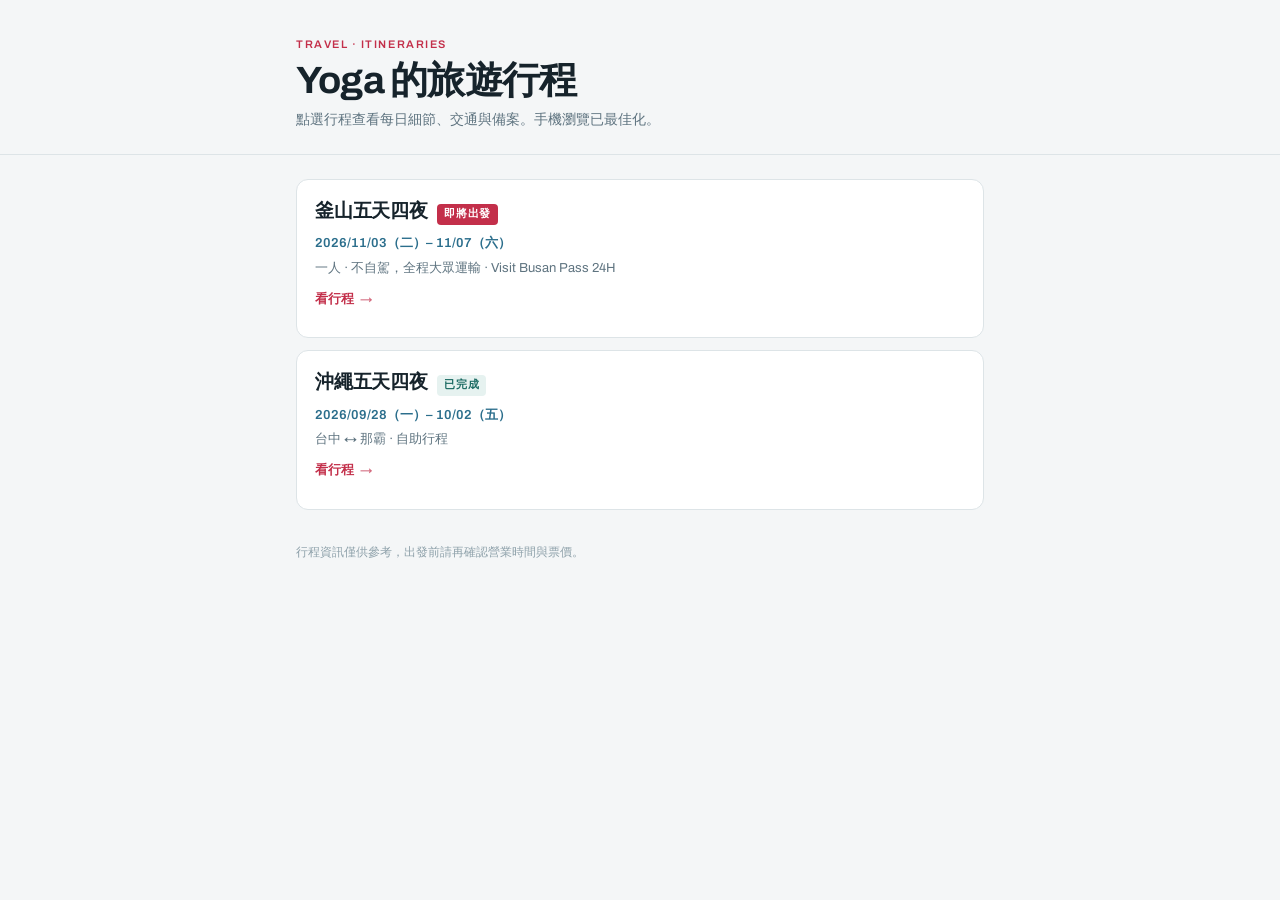
==== index.html @ 7f0c81de "新增釜山、沖繩行程頁與行程清單首頁 - 兩份行程補上 DOCTYPE/charset/viewport/color-scheme 檔頭，修正手機渲染 - 沖繩頁標題改為「沖繩五天四夜」，並修正 .st" ====
<!DOCTYPE html>
<html lang="zh-Hant">
<head>
<meta charset="utf-8">
<meta name="viewport" content="width=device-width, initial-scale=1">
<meta name="color-scheme" content="light dark">
<meta name="robots" content="noindex, nofollow">
<title>Yoga 的旅遊行程</title>
<link rel="preconnect" href="https://fonts.googleapis.com">
<link rel="preconnect" href="https://fonts.gstatic.com" crossorigin>
<link rel="stylesheet" href="https://fonts.googleapis.com/css2?family=Archivo:wght@400;500;600;700&display=swap">
<style>
  :root{
    --bg:#F4F6F7;
    --surface:#FFFFFF;
    --surface-2:#EDF1F2;
    --ink:#16232B;
    --muted:#5F7480;
    --faint:#8EA1AA;
    --line:#DDE4E7;
    --line-soft:#E8EDEF;
    --camellia:#C32F4A;
    --camellia-soft:#FBEDEF;
    --sea:#2B6E8C;
    --sea-soft:#EAF2F6;
    --on-camellia:#FFFFFF;
    --ok:#1C6B63;
    --ok-soft:#E6F2F0;

    --cjk:"PingFang TC","Hiragino Sans TC","Microsoft JhengHei","Noto Sans CJK TC","Noto Sans TC","Apple SD Gothic Neo","Malgun Gothic",sans-serif;
    --latin:"Archivo",system-ui,-apple-system,"Segoe UI",sans-serif;
    --font:var(--latin),var(--cjk);

    --gutter:16px;
    --maxw:720px;
  }
  @media (prefers-color-scheme:dark){
    :root:not([data-theme="light"]){
      --bg:#0F181D;
      --surface:#18242B;
      --surface-2:#1E2C34;
      --ink:#E7EDEF;
      --muted:#93A6AF;
      --faint:#6F848E;
      --line:#2A3A43;
      --line-soft:#223038;
      --camellia:#F0607A;
      --camellia-soft:#2E1A20;
      --sea:#62ACCB;
      --sea-soft:#152831;
      --on-camellia:#17110F;
      --ok:#6FC3B7;
      --ok-soft:#142725;
    }
  }
  :root[data-theme="dark"]{
    --bg:#0F181D;
    --surface:#18242B;
    --surface-2:#1E2C34;
    --ink:#E7EDEF;
    --muted:#93A6AF;
    --faint:#6F848E;
    --line:#2A3A43;
    --line-soft:#223038;
    --camellia:#F0607A;
    --camellia-soft:#2E1A20;
    --sea:#62ACCB;
    --sea-soft:#152831;
    --on-camellia:#17110F;
    --ok:#6FC3B7;
    --ok-soft:#142725;
  }

  *{box-sizing:border-box}
  body{
    margin:0;
    background:var(--bg);
    color:var(--ink);
    font-family:var(--font);
    font-size:15px;
    line-height:1.6;
    -webkit-text-size-adjust:100%;
  }
  .wrap{max-width:var(--maxw);margin:0 auto;padding-inline:var(--gutter)}

  /* ---------- masthead ---------- */
  .mast{padding-block:36px 22px}
  .eyebrow{
    font-family:var(--latin);
    font-size:11px;font-weight:600;letter-spacing:.14em;text-transform:uppercase;
    color:var(--camellia);
  }
  h1{
    margin:6px 0 0;
    font-size:clamp(28px,8vw,38px);font-weight:700;letter-spacing:-.02em;line-height:1.1;
    text-wrap:balance;
  }
  .sub{margin:8px 0 0;color:var(--muted);font-size:14px}

  hr.rule{border:0;border-top:1px solid var(--line);margin:0}

  /* ---------- trip cards ---------- */
  .trips{display:grid;gap:12px;padding-block:24px}
  .trip{
    display:block;text-decoration:none;color:inherit;
    background:var(--surface);border:1px solid var(--line);border-radius:12px;
    padding:16px 18px;
  }
  .trip:hover{border-color:var(--camellia);background:var(--surface-2)}
  .triptop{display:flex;align-items:baseline;gap:9px;flex-wrap:wrap}
  .trip h2{margin:0;font-size:19px;font-weight:700;letter-spacing:-.01em}
  .chip{
    font-family:var(--latin);font-size:10.5px;font-weight:700;
    letter-spacing:.08em;text-transform:uppercase;
    padding:2px 7px;border-radius:4px;white-space:nowrap;
  }
  .chip.next{background:var(--camellia);color:var(--on-camellia)}
  .chip.done{background:var(--ok-soft);color:var(--ok)}
  .trip .dates{
    margin:7px 0 0;font-family:var(--latin);font-size:13px;
    font-variant-numeric:tabular-nums;color:var(--sea);font-weight:600;
  }
  .trip .meta{margin:4px 0 0;color:var(--muted);font-size:13px}
  .trip .go{
    margin-top:10px;font-size:12.5px;font-weight:600;color:var(--camellia);
    display:flex;align-items:baseline;gap:6px;
  }
  .trip .go::after{content:"→";opacity:.7}

  footer{padding-block:8px 40px;color:var(--faint);font-size:12px;line-height:1.7}

  a:focus-visible{outline:2px solid var(--camellia);outline-offset:2px;border-radius:4px}
</style>
</head>
<body>

<div class="wrap">
  <header class="mast">
    <div class="eyebrow">Travel · Itineraries</div>
    <h1>Yoga 的旅遊行程</h1>
    <p class="sub">點選行程查看每日細節、交通與備案。手機瀏覽已最佳化。</p>
  </header>
</div>

<hr class="rule">

<div class="wrap">
  <main class="trips">

    <a class="trip" href="busan-2026/">
      <div class="triptop">
        <h2>釜山五天四夜</h2>
        <span class="chip next">即將出發</span>
      </div>
      <p class="dates">2026/11/03（二）– 11/07（六）</p>
      <p class="meta">一人 · 不自駕，全程大眾運輸 · Visit Busan Pass 24H</p>
      <p class="go">看行程</p>
    </a>

    <a class="trip" href="okinawa-2026/">
      <div class="triptop">
        <h2>沖繩五天四夜</h2>
        <span class="chip done">已完成</span>
      </div>
      <p class="dates">2026/09/28（一）– 10/02（五）</p>
      <p class="meta">台中 ↔ 那霸 · 自助行程</p>
      <p class="go">看行程</p>
    </a>

  </main>

  <footer>
    行程資訊僅供參考，出發前請再確認營業時間與票價。
  </footer>
</div>

</body>
</html>
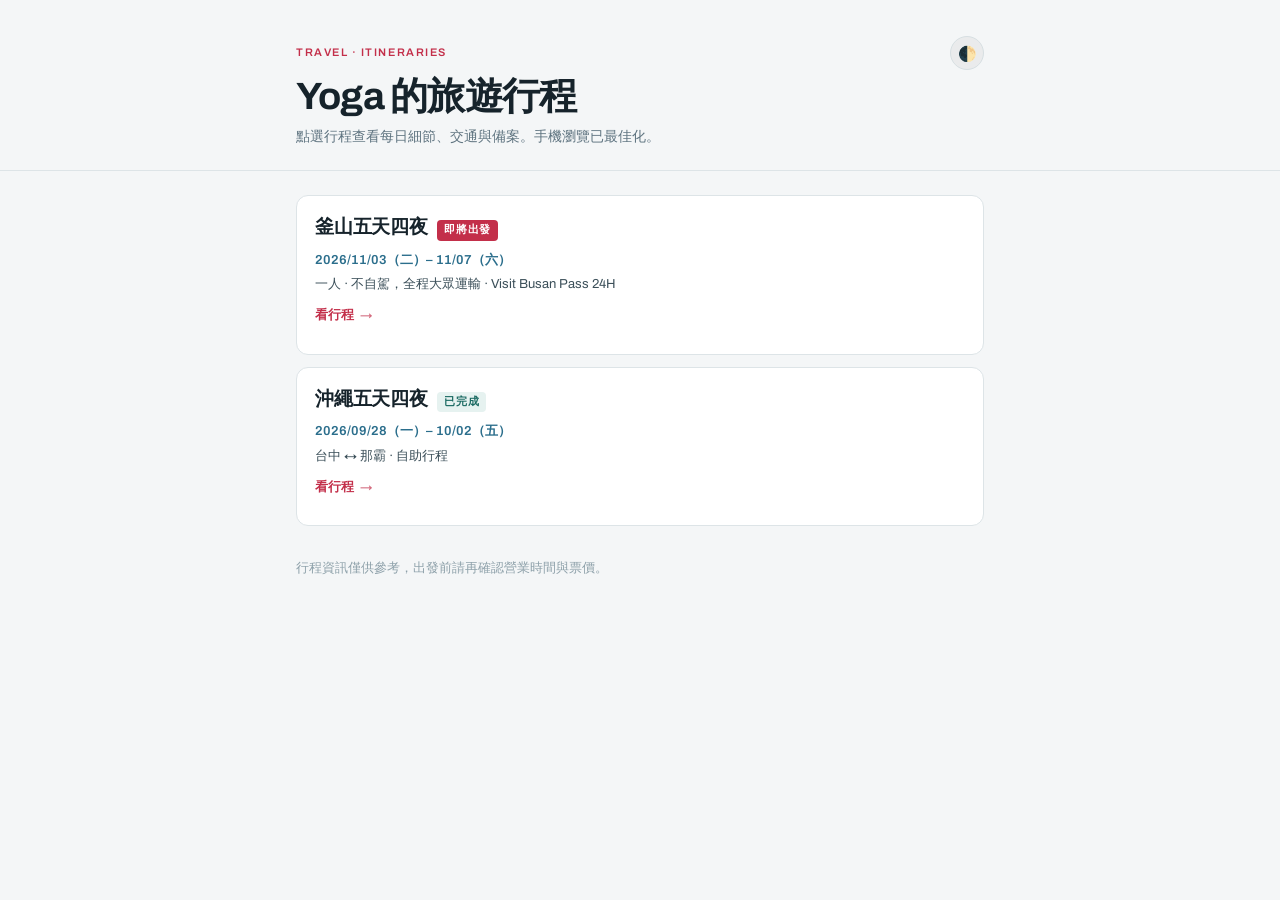
==== commit 807add91: "暗色可讀性修正、共用明暗切換、釜山行程三語化 暗色佈景下文字不清楚，原因有三個：說明內文全用 --muted 灰色、 分隔線亮度與背景太接近、--faint 對比僅 3.9:1 不到 AA 門檻。  " ====
--- a/index.html
+++ b/index.html
@@ -9,12 +9,16 @@
 <link rel="preconnect" href="https://fonts.googleapis.com">
 <link rel="preconnect" href="https://fonts.gstatic.com" crossorigin>
 <link rel="stylesheet" href="https://fonts.googleapis.com/css2?family=Archivo:wght@400;500;600;700&display=swap">
+<script>try{var t=localStorage.getItem("travelsite.theme");if(t==="light"||t==="dark")document.documentElement.setAttribute("data-theme",t);}catch(e){}</script>
+<link rel="stylesheet" href="assets/theme.css">
+<script defer src="assets/theme.js"></script>
 <style>
   :root{
     --bg:#F4F6F7;
     --surface:#FFFFFF;
     --surface-2:#EDF1F2;
     --ink:#16232B;
+    --body:#3B4F59;
     --muted:#5F7480;
     --faint:#8EA1AA;
     --line:#DDE4E7;
@@ -36,39 +40,41 @@
   }
   @media (prefers-color-scheme:dark){
     :root:not([data-theme="light"]){
-      --bg:#0F181D;
-      --surface:#18242B;
-      --surface-2:#1E2C34;
-      --ink:#E7EDEF;
-      --muted:#93A6AF;
-      --faint:#6F848E;
-      --line:#2A3A43;
-      --line-soft:#223038;
-      --camellia:#F0607A;
-      --camellia-soft:#2E1A20;
-      --sea:#62ACCB;
-      --sea-soft:#152831;
-      --on-camellia:#17110F;
-      --ok:#6FC3B7;
-      --ok-soft:#142725;
+      --bg:#0D161B;
+      --surface:#16222A;
+      --surface-2:#1C2B34;
+      --ink:#F2F7F9;
+      --body:#D2DEE4;
+      --muted:#A9BBC4;
+      --faint:#8A9EA8;
+      --line:#384C57;
+      --line-soft:#2B3C45;
+      --camellia:#FF8098;
+      --camellia-soft:#3A1F26;
+      --sea:#8ACFEA;
+      --sea-soft:#15303C;
+      --on-camellia:#1A0D11;
+      --ok:#87DCCB;
+      --ok-soft:#12302B;
     }
   }
   :root[data-theme="dark"]{
-    --bg:#0F181D;
-    --surface:#18242B;
-    --surface-2:#1E2C34;
-    --ink:#E7EDEF;
-    --muted:#93A6AF;
-    --faint:#6F848E;
-    --line:#2A3A43;
-    --line-soft:#223038;
-    --camellia:#F0607A;
-    --camellia-soft:#2E1A20;
-    --sea:#62ACCB;
-    --sea-soft:#152831;
-    --on-camellia:#17110F;
-    --ok:#6FC3B7;
-    --ok-soft:#142725;
+    --bg:#0D161B;
+    --surface:#16222A;
+    --surface-2:#1C2B34;
+    --ink:#F2F7F9;
+    --body:#D2DEE4;
+    --muted:#A9BBC4;
+    --faint:#8A9EA8;
+    --line:#384C57;
+    --line-soft:#2B3C45;
+    --camellia:#FF8098;
+    --camellia-soft:#3A1F26;
+    --sea:#8ACFEA;
+    --sea-soft:#15303C;
+    --on-camellia:#1A0D11;
+    --ok:#87DCCB;
+    --ok-soft:#12302B;
   }
 
   *{box-sizing:border-box}
@@ -120,14 +126,14 @@
     margin:7px 0 0;font-family:var(--latin);font-size:13px;
     font-variant-numeric:tabular-nums;color:var(--sea);font-weight:600;
   }
-  .trip .meta{margin:4px 0 0;color:var(--muted);font-size:13px}
+  .trip .meta{margin:4px 0 0;color:var(--body);font-size:13px}
   .trip .go{
     margin-top:10px;font-size:12.5px;font-weight:600;color:var(--camellia);
     display:flex;align-items:baseline;gap:6px;
   }
   .trip .go::after{content:"→";opacity:.7}
 
-  footer{padding-block:8px 40px;color:var(--faint);font-size:12px;line-height:1.7}
+  footer{padding-block:8px 40px;color:var(--faint);font-size:12.5px;line-height:1.7}
 
   a:focus-visible{outline:2px solid var(--camellia);outline-offset:2px;border-radius:4px}
 </style>
@@ -136,7 +142,10 @@
 
 <div class="wrap">
   <header class="mast">
-    <div class="eyebrow">Travel · Itineraries</div>
+    <div class="themebar">
+      <div class="eyebrow">Travel · Itineraries</div>
+      <button id="themeBtn" class="themebtn" type="button" aria-label="切換明暗模式">◌</button>
+    </div>
     <h1>Yoga 的旅遊行程</h1>
     <p class="sub">點選行程查看每日細節、交通與備案。手機瀏覽已最佳化。</p>
   </header>
--- a/assets/theme.css
+++ b/assets/theme.css
@@ -0,0 +1,76 @@
+/* ===========================================================
+   travelSite 共用明暗主題機制
+   -----------------------------------------------------------
+   這支只管「切換」這件事，不定義任何行程頁的配色。
+   每個行程頁自己維護三段式配色（釜山用 --bg/--camellia、
+   沖繩用 --ground/--accent），互不干擾。
+
+   每頁要做的事：
+   1. <head> 內 inline 防閃爍 script（讀 travelsite.theme）
+   2. <link rel="stylesheet" href="../assets/theme.css">
+   3. <script defer src="../assets/theme.js"></script>
+   4. 導覽列外層加 .themebar，裡面放 #themeBtn.themebtn
+   =========================================================== */
+
+:root{
+  color-scheme:light;
+  --t-fg:#5F7480;
+  --t-fg-on:#16232B;
+  --t-bg:rgba(0,0,0,.045);
+  --t-line:#D7DFE2;
+}
+
+@media (prefers-color-scheme:dark){
+  :root:not([data-theme="light"]){
+    color-scheme:dark;
+    --t-fg:#A9BBC4;
+    --t-fg-on:#F2F7F9;
+    --t-bg:rgba(255,255,255,.08);
+    --t-line:#3B4F5A;
+  }
+}
+
+:root[data-theme="dark"]{
+  color-scheme:dark;
+  --t-fg:#A9BBC4;
+  --t-fg-on:#F2F7F9;
+  --t-bg:rgba(255,255,255,.08);
+  --t-line:#3B4F5A;
+}
+
+/* 導覽列版面：第一個子元素（可橫向捲動的連結列）吃掉剩餘空間，
+   切換鈕固定在右端不會被捲走 */
+.themebar{
+  display:flex;
+  align-items:center;
+  gap:6px;
+}
+.themebar > :first-child{
+  flex:1 1 auto;
+  min-width:0;
+}
+
+.themebtn{
+  flex:0 0 auto;
+  display:inline-grid;
+  place-items:center;
+  width:34px;
+  height:34px;
+  padding:0;
+  font-size:15px;
+  line-height:1;
+  color:var(--t-fg);
+  background:var(--t-bg);
+  border:1px solid var(--t-line);
+  border-radius:999px;
+  cursor:pointer;
+  -webkit-appearance:none;
+  appearance:none;
+  transition:color .15s,border-color .15s;
+}
+.themebtn:hover{color:var(--t-fg-on);border-color:var(--t-fg)}
+.themebtn:focus-visible{outline:2px solid var(--t-fg-on);outline-offset:2px}
+
+@media (prefers-reduced-motion:reduce){
+  .themebtn{transition:none}
+}
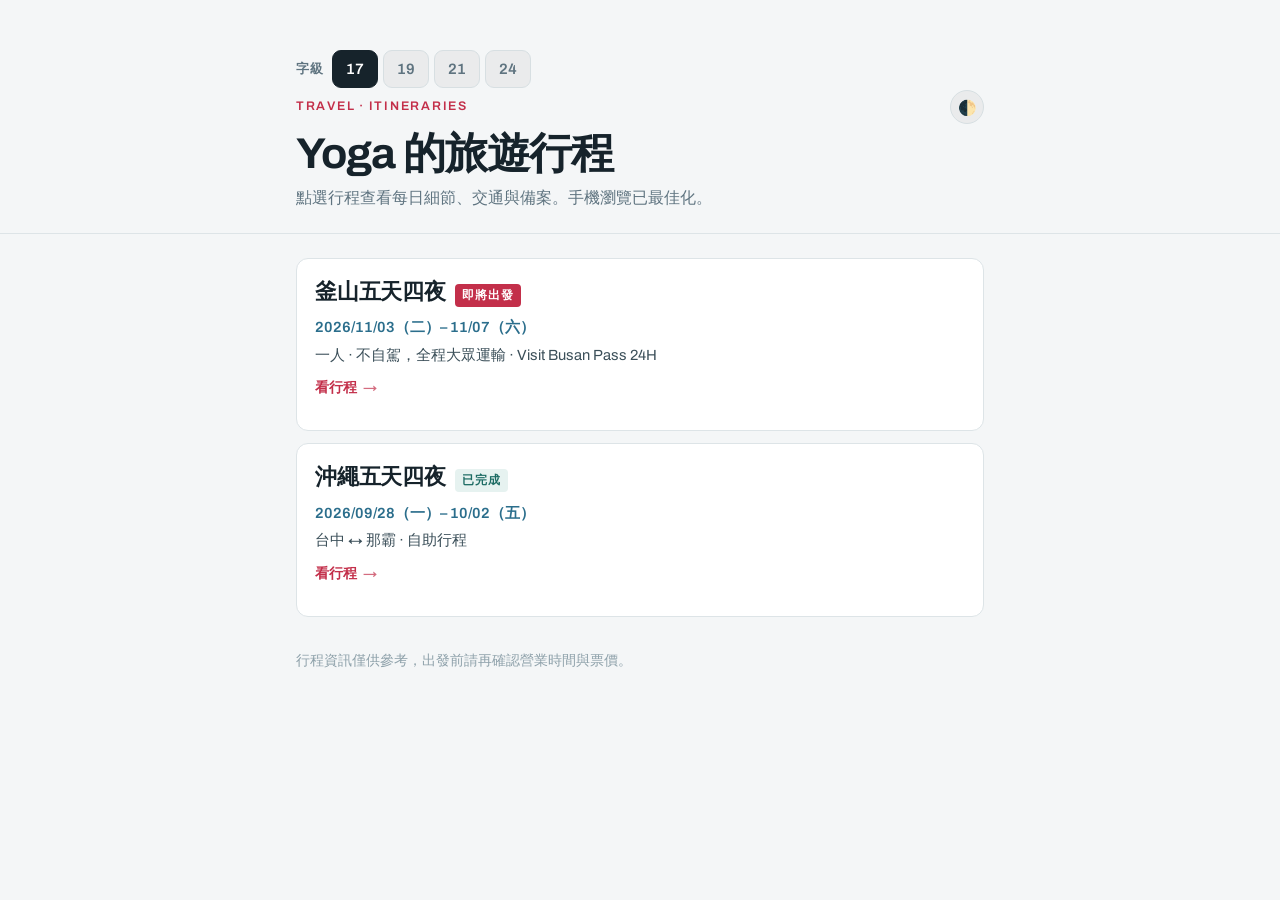
==== commit dcf3c5ef: "加字級切換、入住改 15:00、Day 2 重排、Day 4 加入龜島 使用者試讀後回報的修正，以及高度近視的可讀性需求。  字級 - assets/theme.css + theme.js 擴充成「" ====
--- a/index.html
+++ b/index.html
@@ -9,7 +9,7 @@
 <link rel="preconnect" href="https://fonts.googleapis.com">
 <link rel="preconnect" href="https://fonts.gstatic.com" crossorigin>
 <link rel="stylesheet" href="https://fonts.googleapis.com/css2?family=Archivo:wght@400;500;600;700&display=swap">
-<script>try{var t=localStorage.getItem("travelsite.theme");if(t==="light"||t==="dark")document.documentElement.setAttribute("data-theme",t);}catch(e){}</script>
+<script>try{var d=document.documentElement,t=localStorage.getItem("travelsite.theme");if(t==="light"||t==="dark")d.setAttribute("data-theme",t);var f=parseFloat(localStorage.getItem("travelsite.fontscale"));if(f>0)d.style.setProperty("--fs",f/15);}catch(e){}</script>
 <link rel="stylesheet" href="assets/theme.css">
 <script defer src="assets/theme.js"></script>
 <style>
@@ -83,7 +83,7 @@
     background:var(--bg);
     color:var(--ink);
     font-family:var(--font);
-    font-size:15px;
+    font-size:calc(15px * var(--fs));
     line-height:1.6;
     -webkit-text-size-adjust:100%;
   }
@@ -93,15 +93,15 @@
   .mast{padding-block:36px 22px}
   .eyebrow{
     font-family:var(--latin);
-    font-size:11px;font-weight:600;letter-spacing:.14em;text-transform:uppercase;
+    font-size:calc(11px * var(--fs));font-weight:600;letter-spacing:.14em;text-transform:uppercase;
     color:var(--camellia);
   }
   h1{
     margin:6px 0 0;
-    font-size:clamp(28px,8vw,38px);font-weight:700;letter-spacing:-.02em;line-height:1.1;
+    font-size:clamp(calc(28px * var(--fs)),8vw,calc(38px * var(--fs)));font-weight:700;letter-spacing:-.02em;line-height:1.1;
     text-wrap:balance;
   }
-  .sub{margin:8px 0 0;color:var(--muted);font-size:14px}
+  .sub{margin:8px 0 0;color:var(--muted);font-size:calc(14px * var(--fs))}
 
   hr.rule{border:0;border-top:1px solid var(--line);margin:0}
 
@@ -114,26 +114,26 @@
   }
   .trip:hover{border-color:var(--camellia);background:var(--surface-2)}
   .triptop{display:flex;align-items:baseline;gap:9px;flex-wrap:wrap}
-  .trip h2{margin:0;font-size:19px;font-weight:700;letter-spacing:-.01em}
+  .trip h2{margin:0;font-size:calc(19px * var(--fs));font-weight:700;letter-spacing:-.01em}
   .chip{
-    font-family:var(--latin);font-size:10.5px;font-weight:700;
+    font-family:var(--latin);font-size:calc(10.5px * var(--fs));font-weight:700;
     letter-spacing:.08em;text-transform:uppercase;
     padding:2px 7px;border-radius:4px;white-space:nowrap;
   }
   .chip.next{background:var(--camellia);color:var(--on-camellia)}
   .chip.done{background:var(--ok-soft);color:var(--ok)}
   .trip .dates{
-    margin:7px 0 0;font-family:var(--latin);font-size:13px;
+    margin:7px 0 0;font-family:var(--latin);font-size:calc(13px * var(--fs));
     font-variant-numeric:tabular-nums;color:var(--sea);font-weight:600;
   }
-  .trip .meta{margin:4px 0 0;color:var(--body);font-size:13px}
+  .trip .meta{margin:4px 0 0;color:var(--body);font-size:calc(13px * var(--fs))}
   .trip .go{
-    margin-top:10px;font-size:12.5px;font-weight:600;color:var(--camellia);
+    margin-top:10px;font-size:calc(12.5px * var(--fs));font-weight:600;color:var(--camellia);
     display:flex;align-items:baseline;gap:6px;
   }
   .trip .go::after{content:"→";opacity:.7}
 
-  footer{padding-block:8px 40px;color:var(--faint);font-size:12.5px;line-height:1.7}
+  footer{padding-block:8px 40px;color:var(--faint);font-size:calc(12.5px * var(--fs));line-height:1.7}
 
   a:focus-visible{outline:2px solid var(--camellia);outline-offset:2px;border-radius:4px}
 </style>
@@ -142,6 +142,15 @@
 
 <div class="wrap">
   <header class="mast">
+    <div class="fsbar">
+      <span class="fslabel">字級</span>
+      <div class="fsgroup" id="fsGroup" role="group" aria-label="字級">
+        <button class="fsbtn" type="button" data-px="17" aria-pressed="true">17</button>
+        <button class="fsbtn" type="button" data-px="19" aria-pressed="false">19</button>
+        <button class="fsbtn" type="button" data-px="21" aria-pressed="false">21</button>
+        <button class="fsbtn" type="button" data-px="24" aria-pressed="false">24</button>
+      </div>
+    </div>
     <div class="themebar">
       <div class="eyebrow">Travel · Itineraries</div>
       <button id="themeBtn" class="themebtn" type="button" aria-label="切換明暗模式">◌</button>
--- a/assets/theme.css
+++ b/assets/theme.css
@@ -1,23 +1,34 @@
 /* ===========================================================
-   travelSite 共用明暗主題機制
+   travelSite 共用顯示設定：明暗主題 ＋ 字級
    -----------------------------------------------------------
    這支只管「切換」這件事，不定義任何行程頁的配色。
    每個行程頁自己維護三段式配色（釜山用 --bg/--camellia、
    沖繩用 --ground/--accent），互不干擾。
 
    每頁要做的事：
-   1. <head> 內 inline 防閃爍 script（讀 travelsite.theme）
+   1. <head> 內 inline 防閃爍 script（讀 travelsite.theme / travelsite.fontscale）
    2. <link rel="stylesheet" href="../assets/theme.css">
    3. <script defer src="../assets/theme.js"></script>
    4. 導覽列外層加 .themebar，裡面放 #themeBtn.themebtn
+   5. 版頭放 .fsbar（裡面是 #fsGroup 與幾顆 .fsbtn）
+   6. 頁面所有 px 字級寫成 calc(Npx * var(--fs))
+
+   注意：這支自己的尺寸一律固定，不吃 --fs ——
+   字放到最大時，控制項本身還要維持可按。
    =========================================================== */
 
 :root{
   color-scheme:light;
+
+  /* 字級倍率。頁面的設計基準是 15px，1.133 ≒ 內文 17px */
+  --fs:1.133;
+
   --t-fg:#5F7480;
   --t-fg-on:#16232B;
   --t-bg:rgba(0,0,0,.045);
   --t-line:#D7DFE2;
+  --t-sel:#16232B;
+  --t-on-sel:#FFFFFF;
 }
 
 @media (prefers-color-scheme:dark){
@@ -27,6 +38,8 @@
     --t-fg-on:#F2F7F9;
     --t-bg:rgba(255,255,255,.08);
     --t-line:#3B4F5A;
+    --t-sel:#E7EDEF;
+    --t-on-sel:#101A1F;
   }
 }
 
@@ -36,9 +49,12 @@
   --t-fg-on:#F2F7F9;
   --t-bg:rgba(255,255,255,.08);
   --t-line:#3B4F5A;
+  --t-sel:#E7EDEF;
+  --t-on-sel:#101A1F;
 }
 
-/* 導覽列版面：第一個子元素（可橫向捲動的連結列）吃掉剩餘空間，
+/* ---------- 導覽列的明暗鈕 ---------- */
+/* 第一個子元素（可橫向捲動的連結列）吃掉剩餘空間，
    切換鈕固定在右端不會被捲走 */
 .themebar{
   display:flex;
@@ -71,6 +87,50 @@
 .themebtn:hover{color:var(--t-fg-on);border-color:var(--t-fg)}
 .themebtn:focus-visible{outline:2px solid var(--t-fg-on);outline-offset:2px}
 
+/* ---------- 版頭的字級控制 ---------- */
+.fsbar{
+  display:flex;
+  align-items:center;
+  gap:9px;
+  flex-wrap:wrap;
+  padding-block:14px 2px;
+}
+.fsbar .fslabel{
+  font-size:13px;
+  font-weight:600;
+  letter-spacing:.04em;
+  color:var(--t-fg);
+}
+.fsgroup{
+  display:flex;
+  gap:5px;
+}
+.fsbtn{
+  min-width:46px;
+  height:38px;
+  padding:0 10px;
+  font-family:inherit;
+  font-size:15px;
+  font-weight:600;
+  font-variant-numeric:tabular-nums;
+  line-height:1;
+  color:var(--t-fg);
+  background:var(--t-bg);
+  border:1px solid var(--t-line);
+  border-radius:9px;
+  cursor:pointer;
+  -webkit-appearance:none;
+  appearance:none;
+  transition:color .15s,background .15s,border-color .15s;
+}
+.fsbtn:hover{color:var(--t-fg-on);border-color:var(--t-fg)}
+.fsbtn:focus-visible{outline:2px solid var(--t-fg-on);outline-offset:2px}
+.fsbtn[aria-pressed="true"]{
+  color:var(--t-on-sel);
+  background:var(--t-sel);
+  border-color:var(--t-sel);
+}
+
 @media (prefers-reduced-motion:reduce){
-  .themebtn{transition:none}
+  .themebtn,.fsbtn{transition:none}
 }
